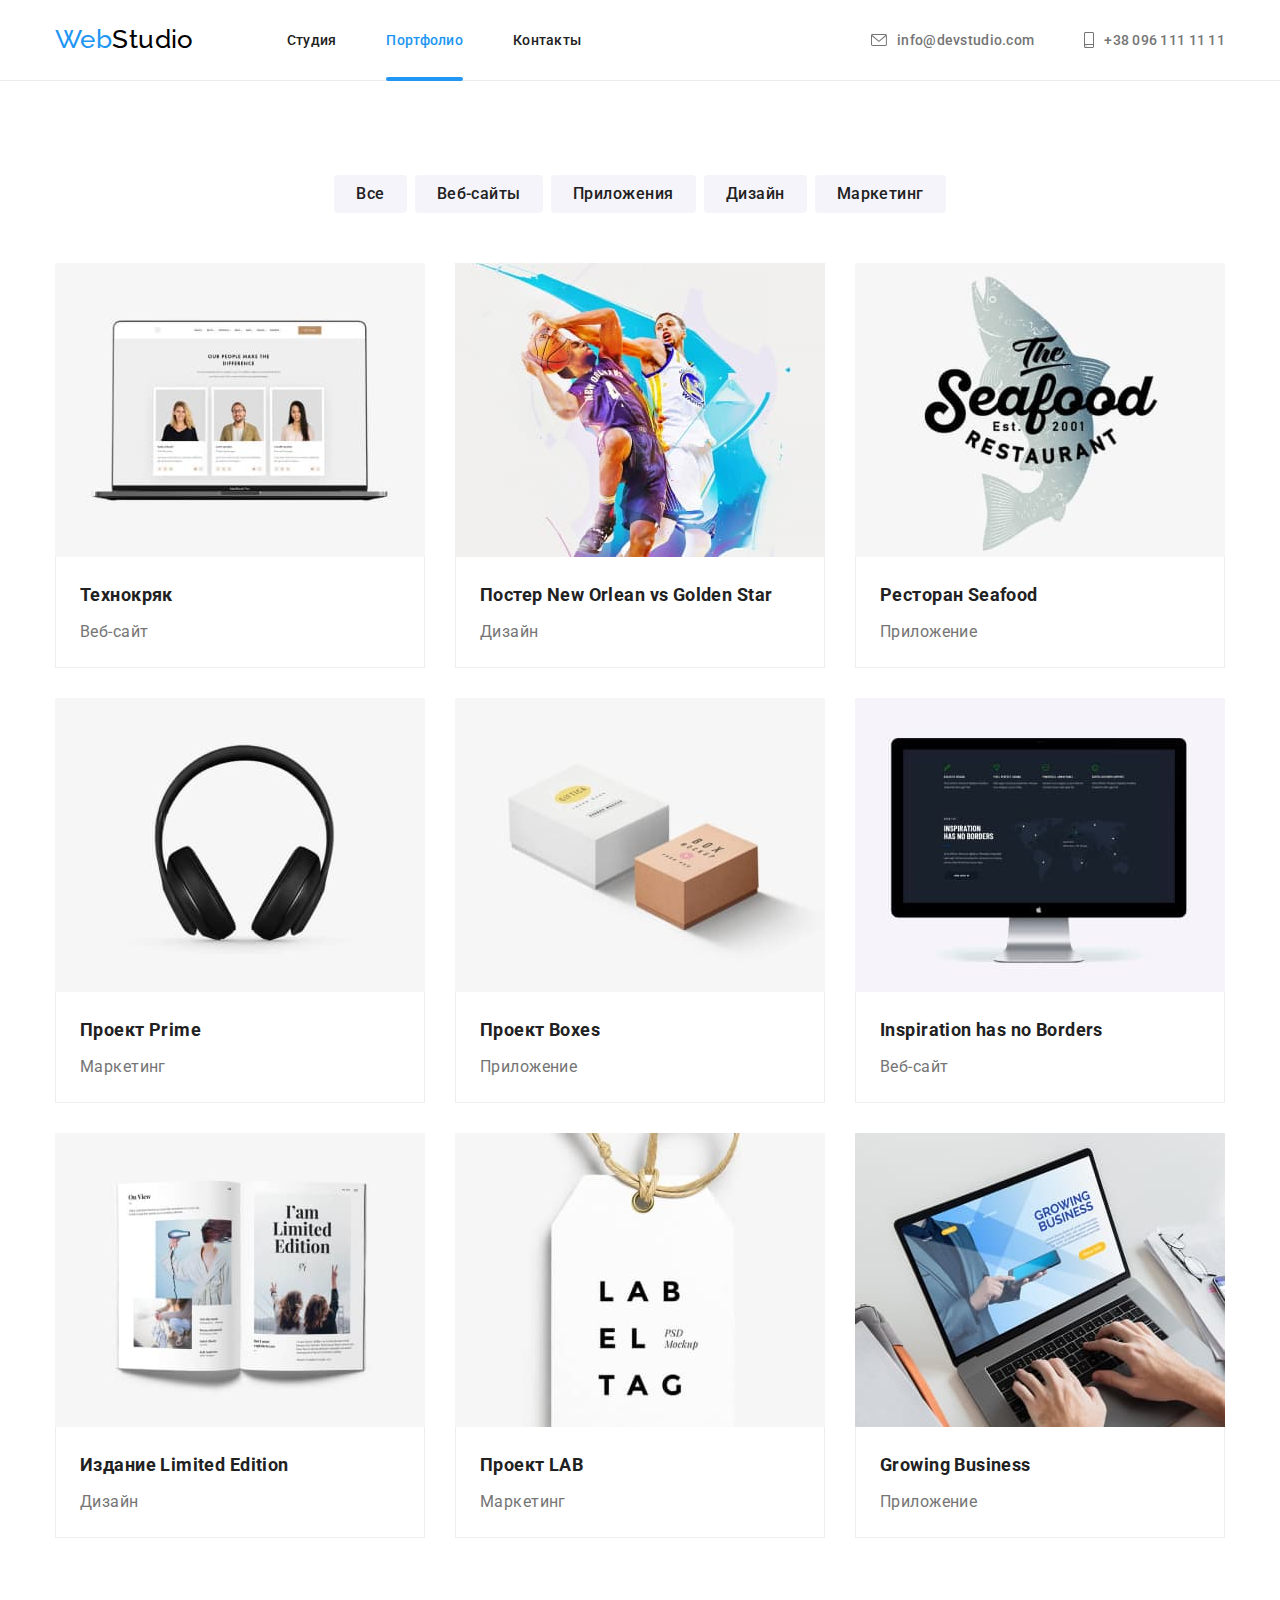
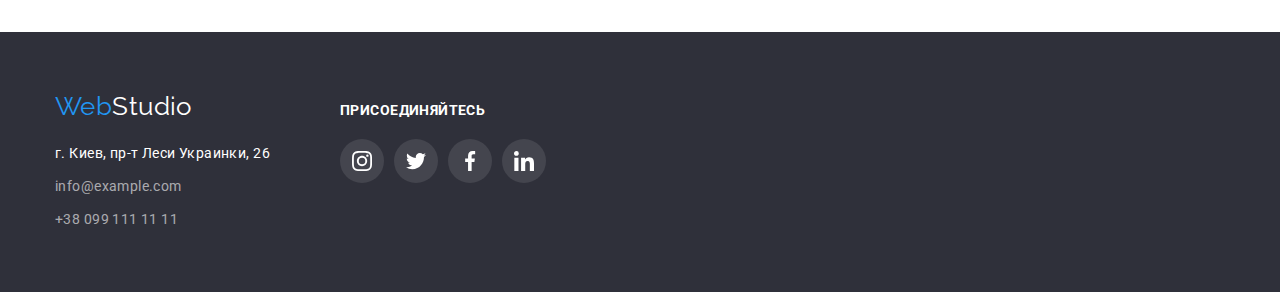
==== portfolio.html @ aae58fb5 "Initial commit" ====
<!DOCTYPE html>
<html lang="ru">
  <head>
    <meta charset="UTF-8" />
    <meta http-equiv="X-UA-Compatible" content="IE=edge" />
    <meta name="viewport" content="width=device-width, initial-scale=1.0" />
    <title>Portfolio</title>
    <link rel="preconnect" href="https://fonts.googleapis.com" />
    <link rel="preconnect" href="https://fonts.gstatic.com" crossorigin />
    <link
      href="https://fonts.googleapis.com/css2?family=Raleway:wght@700&family=Roboto:wght@400;500;700;900&display=swap"
      rel="stylesheet"
    />
    <link
      rel="stylesheet"
      href="https://cdnjs.cloudflare.com/ajax/libs/modern-normalize/1.1.0/modern-normalize.min.css"
    />
    <link rel="stylesheet" href="css/styles.css" />
  </head>
  <body>
    <!-- Шапка -->
    <header class="header">
      <div class="container header-flex">
        <a class="header-logo line" lang="en" href="./index.html"
          >Web<span class="header-logo-side">Studio</span></a
        >
        <nav class="nav">
          <ul class="nav-list list-style">
            <li><a class="link line" href="./index.html">Студия</a></li>
            <li><a class="link line current" href="./portfolio.html">Портфолио</a></li>
            <li><a class="link line" href="./index.html">Контакты</a></li>
          </ul>
        </nav>
        <ul class="list-style">
          <li class="header-contact">
            <a class="contact line" href="mailto:info@devstudio.com">
              <svg class="contact-icon" width="16" height="12">
                <use href="./images/icons.svg#icon-envelope"></use></svg
              >info@devstudio.com</a
            >
          </li>
          <li>
            <a class="contact line" href="tel:+380961111111">
              <svg class="contact-icon" width="10" height="16">
                <use href="./images/icons.svg#icon-smartphone"></use></svg
              >+38 096 111 11 11</a
            >
          </li>
        </ul>
      </div>
    </header>
    <!-- Примеры работ -->
    <main>
      <!-- Фильтр кнопок -->
      <section class="filter section">
        <div class="container">
          <h1 class="visually-hidden">Примеры работ</h1>
          <ul class="list-style btn list">
            <li class="btn-item"><button class="exmp-button" type="button">Все</button></li>
            <li class="btn-item"><button class="exmp-button" type="button">Веб-сайты</button></li>
            <li class="btn-item"><button class="exmp-button" type="button">Приложения</button></li>
            <li class="btn-item"><button class="exmp-button" type="button">Дизайн</button></li>
            <li class="btn-item"><button class="exmp-button" type="button">Маркетинг</button></li>
          </ul>
          <!-- Список работ -->

          <ul class="card list-style list">
            <li class="card-work">
              <a class="line link-work" href="">
                <div class="card-thumb">
                  <img
                    class="card-img"
                    src="./images/portfolio/website.jpg"
                    alt="показан сайт на ноутбуке"
                    width="370"
                    height="294"
                  />
                  <div class="card-overlay">
                    <div class="card-desc">
                      <p>
                        Ресурс предлагает комплексные предложения с разным уровнем функционала и
                        сервисов. Все это позволит посетителю получить исчерпывающие сведения о
                        компании или частном лице.
                      </p>
                    </div>
                  </div>
                </div>
                <div class="border-exmp">
                  <h2 class="title exmp">Технокряк</h2>
                  <p class="text exmp">Веб-сайт</p>
                </div>
              </a>
            </li>

            <li class="card-work">
              <a class="line link-work" href="">
                <div class="card-thumb">
                  <img
                    class="card-img"
                    src="./images/portfolio/design.jpg"
                    alt="два баскетболиста в прыжке с мячом"
                    width="370"
                    height="294"
                  />
                  <div class="card-overlay">
                    <div class="card-desc">
                      <p>
                        Ресурс предлагает комплексные предложения с разным уровнем функционала и
                        сервисов. Все это позволит посетителю получить исчерпывающие сведения о
                        компании или частном лице.
                      </p>
                    </div>
                  </div>
                </div>
                <div class="border-exmp">
                  <h2 class="title exmp" lang="en">Постер New Orlean vs Golden Star</h2>
                  <p class="text exmp">Дизайн</p>
                </div>
              </a>
            </li>
            <li class="card-work">
              <a class="line link-work" href="">
                <div class="card-thumb">
                  <img
                    class="card-img"
                    src="./images/portfolio/app.jpg"
                    alt="логотип ресторана seafood"
                    width="370"
                    height="294"
                  />
                  <div class="card-overlay">
                    <div class="card-desc">
                      <p>
                        Ресурс предлагает комплексные предложения с разным уровнем функционала и
                        сервисов. Все это позволит посетителю получить исчерпывающие сведения о
                        компании или частном лице.
                      </p>
                    </div>
                  </div>
                </div>
                <div class="border-exmp">
                  <h2 class="title exmp">Ресторан Seafood</h2>
                  <p class="text exmp">Приложение</p>
                </div></a
              >
            </li>
            <li class="card-work">
              <a class="line link-work" href="">
                <div class="card-thumb">
                  <img
                    class="card-img"
                    src="./images/portfolio/marketing.jpg"
                    alt="черные наушники"
                    width="370"
                    height="294"
                  />
                  <div class="card-overlay">
                    <div class="card-desc">
                      <p>
                        Ресурс предлагает комплексные предложения с разным уровнем функционала и
                        сервисов. Все это позволит посетителю получить исчерпывающие сведения о
                        компании или частном лице.
                      </p>
                    </div>
                  </div>
                </div>
                <div class="border-exmp">
                  <h2 class="title exmp">Проект Prime</h2>
                  <p class="text exmp">Маркетинг</p>
                </div>
              </a>
            </li>
            <li class="card-work">
              <a class="line link-work" href="">
                <div class="card-thumb">
                  <img
                    class="card-img"
                    src="./images/portfolio/app2.jpg"
                    alt="белая и коричневая коробки"
                    width="370"
                    height="294"
                  />
                  <div class="card-overlay">
                    <div class="card-desc">
                      <p>
                        Ресурс предлагает комплексные предложения с разным уровнем функционала и
                        сервисов. Все это позволит посетителю получить исчерпывающие сведения о
                        компании или частном лице.
                      </p>
                    </div>
                  </div>
                </div>
                <div class="border-exmp">
                  <h2 class="title exmp">Проект Boxes</h2>
                  <p class="text exmp">Приложение</p>
                </div></a
              >
            </li>
            <li class="card-work">
              <a class="line link-work" href="">
                <div class="card-thumb">
                  <img
                    class="card-img"
                    src="./images/portfolio/website2.jpg"
                    alt="экран монитора"
                    width="370"
                    height="294"
                  />
                  <div class="card-overlay">
                    <div class="card-desc">
                      <p>
                        Ресурс предлагает комплексные предложения с разным уровнем функционала и
                        сервисов. Все это позволит посетителю получить исчерпывающие сведения о
                        компании или частном лице.
                      </p>
                    </div>
                  </div>
                </div>
                <div class="border-exmp">
                  <h2 class="title exmp" lang="en">Inspiration has no Borders</h2>
                  <p class="text exmp">Веб-сайт</p>
                </div>
              </a>
            </li>
            <li class="card-work">
              <a class="line link-work" href="">
                <div class="card-thumb">
                  <img
                    class="card-img"
                    src="./images/portfolio/design2.jpg"
                    alt="открытый женский журнал"
                    width="370"
                    height="294"
                  />
                  <div class="card-overlay">
                    <div class="card-desc">
                      <p>
                        Ресурс предлагает комплексные предложения с разным уровнем функционала и
                        сервисов. Все это позволит посетителю получить исчерпывающие сведения о
                        компании или частном лице.
                      </p>
                    </div>
                  </div>
                </div>
                <div class="border-exmp">
                  <h2 class="title exmp">Издание Limited Edition</h2>
                  <p class="text exmp">Дизайн</p>
                </div>
              </a>
            </li>
            <li class="card-work">
              <a class="line link-work" href="">
                <div class="card-thumb">
                  <img
                    class="card-img"
                    src="./images/portfolio/marketing2.jpg"
                    alt="белая лейба с текстом lab-el-tag"
                    width="370"
                    height="294"
                  />
                  <div class="card-overlay">
                    <div class="card-desc">
                      <p>
                        Ресурс предлагает комплексные предложения с разным уровнем функционала и
                        сервисов. Все это позволит посетителю получить исчерпывающие сведения о
                        компании или частном лице.
                      </p>
                    </div>
                  </div>
                </div>
                <div class="border-exmp">
                  <h2 class="title exmp">Проект LAB</h2>
                  <p class="text exmp">Маркетинг</p>
                </div>
              </a>
            </li>
            <li class="card-work">
              <a class="line link-work" href="">
                <div class="card-thumb">
                  <img
                    class="card-img"
                    src="./images/portfolio/app3.jpg"
                    alt="кто-то печатает на ноутбуке"
                    width="370"
                    height="294"
                  />
                  <div class="card-overlay">
                    <div class="card-desc">
                      <p>
                        Ресурс предлагает комплексные предложения с разным уровнем функционала и
                        сервисов. Все это позволит посетителю получить исчерпывающие сведения о
                        компании или частном лице.
                      </p>
                    </div>
                  </div>
                </div>
                <div class="border-exmp">
                  <h2 class="title exmp" lang="en">Growing Business</h2>
                  <p class="text exmp">Приложение</p>
                </div></a
              >
            </li>
          </ul>
        </div>
      </section>
    </main>
    <!-- Подвал -->
    <footer class="footer">
      <div class="container footer-box">
        <div class="address-box">
          <a class="footer-logo line" lang="en" href="./index.html"
            >Web<span class="footer-logo-side">Studio</span></a
          >
          <!-- Адрес -->
          <address class="address-all">
            <ul class="address-style list">
              <li class="address-item">
                <a
                  class="address line"
                  href="https://goo.gl/maps/CcYmPfw3a3xQvwCz5"
                  target="_blank"
                  rel="noreferrer noopener"
                  >г. Киев, пр-т Леси Украинки, 26</a
                >
              </li>
              <li class="address-item">
                <a class="mail line" href="mailto:info@example.com">info@example.com</a>
              </li>
              <li class="address-item">
                <a class="tel line" href="tel:+380991111111">+38 099 111 11 11</a>
              </li>
            </ul>
          </address>
        </div>
        <div class="join">
          <strong class="join-title">присоединяйтесь</strong>
          <ul class="list-style-social footer">
            <li class="list-icon-footer">
              <a
                class="link-icon-footer"
                href=""
                target="_blank"
                rel="noopener noreferrer"
                aria-label="instagram"
              >
                <svg class="icon-soc-footer" width="20" height="20">
                  <use href="./images/icons.svg#icon-instagram"></use>
                </svg>
              </a>
            </li>
            <li class="list-icon-footer">
              <a
                class="link-icon-footer"
                href=""
                target="_blank"
                rel="noopener noreferrer"
                aria-label="instagram"
              >
                <svg class="icon-soc-footer" width="20" height="20">
                  <use href="./images/icons.svg#icon-twitter"></use>
                </svg>
              </a>
            </li>
            <li class="list-icon-footer">
              <a
                class="link-icon-footer"
                href=""
                target="_blank"
                rel="noopener noreferrer"
                aria-label="instagram"
              >
                <svg class="icon-soc-footer" width="20" height="20">
                  <use href="./images/icons.svg#icon-facebook"></use>
                </svg>
              </a>
            </li>
            <li class="list-icon-footer">
              <a
                class="link-icon-footer"
                href=""
                target="_blank"
                rel="noopener noreferrer"
                aria-label="instagram"
              >
                <svg class="icon-soc-footer" width="20" height="20">
                  <use href="./images/icons.svg#icon-linkedin"></use>
                </svg>
              </a>
            </li>
          </ul>
        </div>
      </div>
    </footer>
  </body>
</html>
---- css/styles.css ----
/* Список цветов */

:root {
  --primary-text-color: #212121;
  --second-text-color: #757575;
  --accent-color: #2196f3;
  --main-bgc-text: #ffffff;
  --second-bgc-color: #f5f4fa;
  --third-bgc-color: #2f303a;
  --contacts-text-color: rgba(255, 255, 255, 0.6);
  --line-color: #ececec;
  --border-color: #eeeeee;
  --logo-text-color: #000000;
  --bgcolor-btn: #188ce8;
  --border-logo-color: #afb1b8;
}

:root {
  --main-transition: 250ms cubic-bezier(0.4, 0, 0.2, 1);
}

/* Утилиты и общие правила */

.visually-hidden {
  position: absolute;
  width: 1px;
  height: 1px;
  margin: -1px;
  border: 0;
  padding: 0;

  white-space: nowrap;
  clip-path: inset(100%);
  clip: rect(0 0 0 0);
  overflow: hidden;
}

body {
  background-color: var(--main-bgc-text);
  font-family: 'Roboto', sans-serif;
  font-size: 14px;
  letter-spacing: 0.03em;
  color: var(--primary-text-color);
}

h1,
h2,
h3,
h4,
h5,
h6,
p,
ul {
  margin: 0;
  padding: 0;
}
img {
  display: block;
  max-width: 100%;
  height: auto;
}

.container {
  width: 1200px;
  margin-left: auto;
  margin-right: auto;
  padding-left: 15px;
  padding-right: 15px;
}

.section {
  padding-top: 94px;
  padding-bottom: 94px;
}

.list {
  list-style: none;
  padding-left: 0;
  margin: 0;
}

/* Шапка */

.header {
  border-bottom: 1px solid var(--line-color);
  font-weight: 500;
  }

.header-logo,
.footer-logo {
  color: var(--accent-color);
  font-family: 'Raleway', sans-serif;
  font-size: 26px;
}

.header-logo.line {
  margin-right: 93px;
}

.header-logo-side {
  color: var(--logo-text-color);
}

.list-style {
  display: flex;
}

.nav-list.list-style > li {
  margin-right: 50px;
}

.nav-list.list-style > li:last-child {
  margin-right: 0;
}

.nav {
  margin-right: auto;
}

.current {
  position: relative;
}

.current::after {
  content: '';

  position: absolute;

  left: 0;
  bottom: 0;
  display: block;
  width: 100%;
  height: 4px;
  background-color: var(--accent-color);
  border-radius: 2px;
}

.header-contact {
  margin-right: 50px;
}

.header-flex {
  display: flex;
  align-items: center;
}

.link {
  padding-top: 32px;
  padding-bottom: 33px;
  line-height: 1.14;
  letter-spacing: 0.02em;

  color: var(--primary-text-color);

  transition: color var(--main-transition);
}

.link:hover,
.link:focus {
  color: var(--accent-color);
}

.line.current {
  color: var(--accent-color);
}

.list-style {
  list-style: none;
}

.list-style .title {
  margin-bottom: 10px;
}

.contact {
  padding: 32px 0;
  color: var(--second-text-color);
}

.contact.line {

  letter-spacing: 0.02em;

  display: flex;
  align-items: center;

  transition: color var(--main-transition);
}

.contact-icon {
  fill: currentColor;
  margin-right: 10px;
}

.contact:hover,
.contact:focus {
  color: var(--accent-color);
}

.line {
  text-decoration: none;
}

/* Герой */

.hero.section {
  text-align: center;
}

.hero {
  background-color: var(--third-bgc-color);
  padding-top: 200px;
  padding-bottom: 200px;
  text-align: center;
}

.overlay {
  height: 600px;
  max-width: 1600px;
  margin-left: auto;
  margin-right: auto;
  background-image: linear-gradient(to right, rgba(47, 48, 58, 0.4), rgba(47, 48, 58, 0.4)),
    url(../images/hero/hero.jpg);
  background-size: cover;
  background-repeat: no-repeat;
  background-position: center;
}

.hero-title {
  margin-bottom: 30px;
  width: 696px;
  margin-left: auto;
  margin-right: auto;

  color: var(--main-bgc-text);
  font-weight: 900;
  font-size: 44px;
  line-height: 1.36;
  text-transform: uppercase;
  letter-spacing: 0.06em;
}

.hero-button {
  padding: 10px 32px;

  color: var(--main-bgc-text);
  background-color: var(--accent-color);
  font-family: 'Roboto', sans-serif;
  font-style: normal;
  font-weight: 700;
  font-size: 16px;
  line-height: 1.88;
  cursor: pointer;
  align-items: center;
  text-align: center;
  letter-spacing: 0.06em;
  border: none;
  border-radius: 4px;

  transition: background-color var(--main-transition), box-shadow var(--main-transition) ;
}

.backdrop {
  position: fixed;
  top: 0;
  left: 0;
  width: 100%;
  height: 100%;
  background-color: rgba(0, 0, 0, 0.2);
  opacity: 1;
  transition: opacity 500ms;
}

.backdrop.is-hidden {
  opacity: 0;
  pointer-events: none;
}

.backdrop.is-hidden .modal {
  transform: translate(-50%, -50%) scale(0.8);
  transition: opacity 500ms;
}

.modal {
  position: absolute;
  top: 50%;
  left: 50%;
  transform: translate(-50%, -50%) scale(1);

  width: 528px;
  height: 581px;
  background-color: var(--main-bgc-text);
  box-shadow: 0px 1px 3px rgba(0, 0, 0, 0.12), 0px 1px 1px rgba(0, 0, 0, 0.14),
    0px 2px 1px rgba(0, 0, 0, 0.2);
  border-radius: 4px;
}

.btn-close {
  position: fixed;

  display: flex;
  align-items: center;
  justify-content: center;
  right: 8px;
  top: 8px;
  width: 30px;
  height: 30px;

  border-radius: 50%;
  border: 1px solid rgba(0, 0, 0, 0.1);
  background-color: transparent;
  cursor: pointer;
}

.hero-button:hover,
.hero-button:focus {
  background-color: var(--bgcolor-btn);
  box-shadow: 0px 4px 4px rgba(0, 0, 0, 0.15);
}

/* Ососбенности */

.section.benefits,
.section.about {
  padding-bottom: 0;
}
.benefits-item .text {
  line-height: 1.71;
}

.benefits .list-style,
.filter .list-style.btn {
  justify-content: center;
}

.benefits-item {
  margin-right: 30px;
}

.benefits-item:last-child {
  margin-right: 0;
}

.benefit-box-icon {
  display: flex;

  height: 120px;
  background-color: var(--second-bgc-color);
  margin-bottom: 30px;
  border-radius: 4px;

  justify-content: center;
  align-items: center;
}

.title {
  width: 270px;

  color: var(--primary-text-color);
  text-transform: uppercase;
  font-weight: 700;
  line-height: 1.14;
  font-size: 14px;
}

.text {
  width: 270px;

  color: var(--second-text-color);
  line-height: 1.14;
}

/* Чем мы занимаемся */

.about .list-style {
  justify-content: center;
}

.about-item {
  position: relative;

  z-index: -1;
  margin-right: 30px;
}

.about-img {
  margin-bottom: 0;
}


.about-item > p {
  content: '';
  position: absolute;
  display: flex;
  justify-content: center;
  align-items: center;

  left: 0;
  bottom: 0;
  width: 100%;
  height: 70px;

  font-weight: 700;
  line-height: 1.14;
  text-transform: uppercase;

  background-color: rgba(47, 48, 58, 0.8);
  color: var(--main-bgc-text);
}

.about-item:last-child {
  margin-right: 0;
}

.about-title,
.team-title,
.customers-title {
  margin-bottom: 50px;

  color: var(--primary-text-color);
  font-weight: 700;
  font-size: 36px;
  text-align: center;
}

/* Команда */

.team {
  background-color: var(--second-bgc-color);
}
.section.about {
  padding-bottom: 94px;
}

.team-item {
  border-radius: 0px 0px 4px 4px;
  box-shadow: 0px 1px 3px rgba(0, 0, 0, 0.12), 0px 1px 1px rgba(0, 0, 0, 0.14),
    0px 2px 1px rgba(0, 0, 0, 0.2);
}
.team-item:not(:last-child) {
  margin-right: 30px;
}

.team-img {
  display: block;
}

.team .title {
  font-weight: 500;
  font-size: 16px;
  text-transform: none;
  text-align: center;
}

.team .text {
  font-size: 16px;
  text-align: center;
}

.list-icon:not(:last-child) {
  margin-right: 10px;
}

.link-icon {
  display: flex;
  justify-content: center;
  align-items: center;

  width: 44px;
  height: 44px;
  border-radius: 50%;
  

  color: var(--border-logo-color);

  transition: color var(--main-transition), background-color var(--main-transition) ;
}

.link-icon:hover,
.link-icon:focus {
  color: var(--main-bgc-text);
  background-color: var(--accent-color);
  
}

.icon-soc {
  fill: currentColor;
}

.list-style-social {
  display: flex;
  justify-content: center;
  list-style: none;
  margin-top: 16px;
  background-color: var(--main-bgc-text);
}

.team-undercard {
  padding-top: 30px;
  padding-bottom: 30px;
  background-color: var(--main-bgc-text);
  border-radius: 0px 0px 4px 4px;
}
/* Постоянные клиенты */

.customer-box:not(:last-child) {
  margin-right: 30px;
}

.customer-link {
  display: flex;
  justify-content: center;
  align-items: center;

  width: 170px;
  height: 92px;
  border: 1px solid var(--border-logo-color);
  border-radius: 4px;

  color: var(--border-logo-color);

  transition: color var(--main-transition), border-color var(--main-transition);
}

.customer-link:hover,
.customer-link:focus {
  color: var(--accent-color);
  border-color: var(--accent-color);
}

.customer-icon {
  width: 106px;
  height: 60px;
  fill: currentColor;
}

/* Подвал */

.footer {
  background-color: var(--third-bgc-color);
  padding-top: 60px;
  padding-bottom: 60px;
}
.address-all {
  margin-top: 20px;
}

.address-style {
  list-style: none;
}

.footer-logo-side,
.address {
  color: var(--main-bgc-text);
}

.address-item:not(:last-child) {
  margin-bottom: 9px;
}

.address,
.mail,
.tel {
  font-style: normal;
  line-height: 1.7;
  transition: color var(--main-transition);
}

.mail,
.tel {
  color: var(--contacts-text-color); 
}

.mail:hover,
.mail:focus,
.tel:hover,
.tel:focus,
.address:hover,
.address:focus {
  color: var(--accent-color);
}

.list-icon-footer:not(:last-child):not(:last-child) {
  margin-right: 10px;
}

.link-icon-footer {
  display: flex;
  justify-content: center;
  align-items: center;

  width: 44px;
  height: 44px;
  border-radius: 50%;
  background-color: rgba(255, 255, 255, 0.1);

  color: var(--main-bgc-text);

  transition: background-color var(--main-transition);
}

.link-icon-footer:hover,
.link-icon-footer:focus {
  background-color: var(--accent-color);
}

.icon-soc-footer {
  fill: currentColor;
}

.list-style-social.footer {
  margin: 0;
  padding: 0;
  display: flex;
  justify-content: left;
  list-style: none;
}

.join-title {
  display: block;
  font-weight: 700;
  font-size: 14px;
  line-height: 1.14;
  letter-spacing: 0.03em;
  text-transform: uppercase;

  margin-bottom: 20px;
  color: var(--main-bgc-text);
}

.container.footer-box {
  display: flex;
  align-items: baseline;
}

.address-box {
  margin-right: 70px;
}

/* Примеры работ кнопки */

.exmp-button {
  padding: 6px 22px;

  background-color: var(--second-bgc-color);
  color: var(--primary-text-color);
  font-family: 'Roboto', sans-serif;
  font-style: normal;
  border: none;
  font-weight: 500;
  font-size: 16px;
  line-height: 1.63;
  cursor: pointer;
  text-align: center;
  letter-spacing: 0.03em;

  border-radius: 4px;

  transition: color var(--main-transition), background-color var(--main-transition), box-shadow var(--main-transition) ;
}

.list-style.btn {
  margin-bottom: 50px;
}

.exmp-button:hover,
.exmp-button:focus {
  background-color: var(--accent-color);
  color: var(--main-bgc-text);
  box-shadow: 0px 3px 1px rgba(0, 0, 0, 0.1), 0px 1px 2px rgba(0, 0, 0, 0.08),
    0px 2px 2px rgba(0, 0, 0, 0.12);
}

.filter .btn-item {
  margin-right: 8px;
}

.filter .btn-item:last-child {
  margin-right: 0;
}

.card-work {
  width: 370px;
  margin-right: 30px;
  margin-bottom: 30px;
}

.card-thumb {
  position: relative;
  overflow: hidden;
}

.card-overlay {
  position: absolute;
  width: 100%;
  height: 294px;
  top: 0;
  left: 0;
  background-color: rgba(33, 150, 243, 0.9);

  transform: translateY(100%);
  transition: transform var(--main-transition);
}

.link-work:hover .card-overlay,
.link-work:focus .card-overlay {
  transform: translateY(0);
}

.card-desc {
  position: absolute;

  top: 63px;
  left: 24px;
  width: 322px;
}

.card-desc > p {
  font-style: normal;
  font-weight: 400;
  font-size: 18px;
  line-height: 1.56;
  letter-spacing: 0.03em;
  color: var(--main-bgc-text);
}

.link-work {
  display: block;

  transition: box-shadow var(--main-transition);
}

.link-work:hover,
.link-work:focus {
  box-shadow: 0px 1px 1px rgba(0, 0, 0, 0.12), 0px 4px 4px rgba(0, 0, 0, 0.06),
    1px 4px 6px rgba(0, 0, 0, 0.16);
}

.card-work:nth-child(3n) {
  margin-right: 0;
}

.card-work:nth-last-child(-n + 3) {
  margin-bottom: 0;
}

.card.list-style {
  display: flex;
  flex-wrap: wrap;
}

.border-exmp {
  padding: 20px 24px;
  border-right: 1px solid var(--border-color);
  border-bottom: 1px solid var(--border-color);
  border-left: 1px solid var(--border-color);
}

.card-img {
  display: block;
}

.title.exmp {
  margin-bottom: 4px;
  width: auto;

  font-weight: 700;
  font-size: 18px;
  text-transform: none;
  line-height: 2;
  text-align: start;
}

.text.exmp {
  width: auto;

  font-size: 16px;
  line-height: 1.88;
  text-align: start;
}
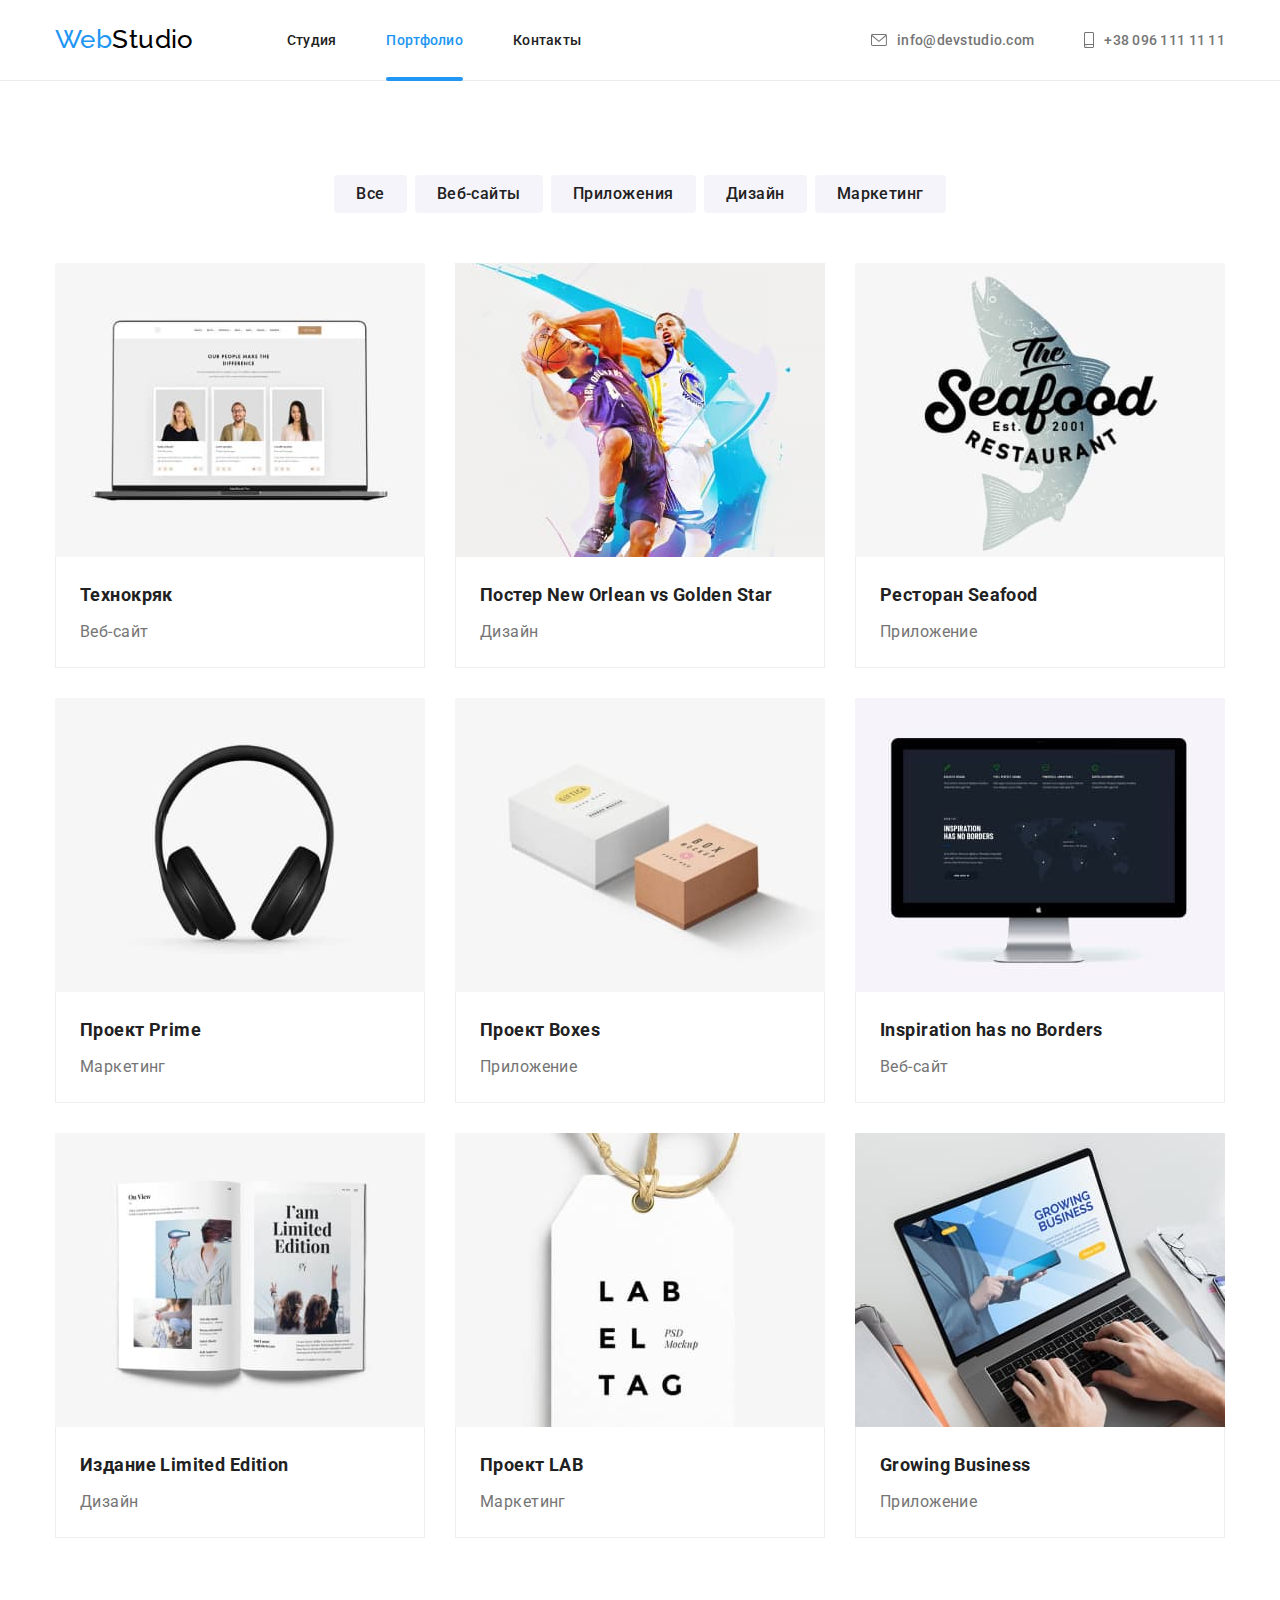
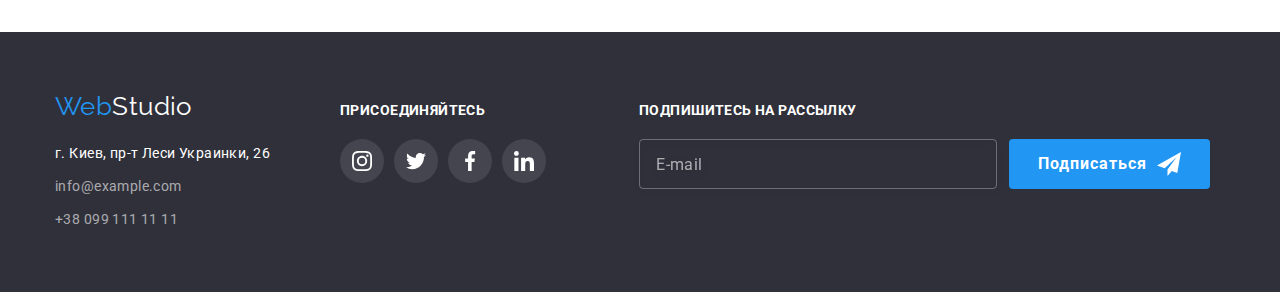
==== commit 62c39a4a: "add forms" ====
--- a/portfolio.html
+++ b/portfolio.html
@@ -389,6 +389,20 @@
             </li>
           </ul>
         </div>
+        <div>
+          <strong class="sign-strong">Подпишитесь на рассылку</strong>
+          <form class="form-signup" autocomplete="off">
+            <label class="signup-label">
+              <!-- <span class="pseudolabel">E-mail</span> -->
+              <input class="form-email" type="email" name="email" placeholder="E-mail" />
+            </label>
+            <button class="form-btn-sign" type="submit">
+              Подписаться<svg class="icon-sign" width="24" height="24">
+                <use href="./images/icons.svg#icon-airplane"></use>
+              </svg>
+            </button>
+          </form>
+        </div>
       </div>
     </footer>
   </body>
--- a/css/styles.css
+++ b/css/styles.css
@@ -300,7 +300,7 @@
 
   display: flex;
   align-items: center;
-  justify-content: center;
+  
   right: 8px;
   top: 8px;
   width: 30px;
@@ -316,6 +316,131 @@
 .hero-button:focus {
   background-color: var(--bgcolor-btn);
   box-shadow: 0px 4px 4px rgba(0, 0, 0, 0.15);
+}
+
+.send-title {
+  font-weight: 700;
+    font-size: 20px;
+    line-height: 1.15;
+    letter-spacing: 0.03em;
+
+    margin-bottom: 12px;
+}
+
+
+.modal {
+  padding: 40px;
+  
+}
+
+
+
+.send-order > label {
+  display: flex;
+  align-items: flex-start;
+  flex-direction: column;
+margin-bottom: 10px;
+  
+}
+
+.send-label {
+  position: relative;
+  
+}
+
+
+.label-style {
+font-weight: 400;
+  font-size: 12px;
+  line-height: 1.16;
+  letter-spacing: 0.01em;
+
+  margin-bottom: 4px;
+
+  color: var(--second-text-color);
+}
+
+.send-input {
+
+
+  width: 100%;
+  height: 40px;
+  padding: 14px 15px 14px 42px;
+
+  border: 1px solid rgba(33, 33, 33, 0.2);
+    border-radius: 4px;
+}
+
+.input-icon {
+  position: absolute;
+  
+ bottom: 11px;
+ left: 12px;
+
+fill: var(--primary-text-color);
+}
+
+textarea {
+  resize:none;
+
+  
+}
+
+textarea::placeholder {
+font-size: 12px;
+line-height: 1.17;
+letter-spacing: 0.01em;
+
+color: rgba(117, 117, 117, 0.5);
+
+}
+
+.send-feedback {
+  width: 100%;
+  height: 120px;
+  padding: 12px 16px;
+
+  border: 1px solid rgba(33, 33, 33, 0.2);
+  border-radius: 4px;
+}
+
+.form-checkbox.custom {
+  display: flex;
+  flex-direction: row;
+  align-items: center;
+  margin-top: 20px;
+  margin-bottom: 30px;
+}
+
+.checkbox-custom {
+  width: 16px;
+  height: 15px;
+  border: 2px solid var(--logo-text-color);
+  border-radius: 2px;
+}
+
+.icon-checkmark {
+  fill: #000000; 
+  stroke: #000000;
+}
+
+.policy-text {
+  font-weight: 400;
+    font-size: 14px;
+    line-height: 1.71;
+    letter-spacing: 0.03em;
+
+    margin-left: 8px;
+  
+    color: var(--second-text-color);
+}
+
+.policy-link {
+  color: var(--accent-color);
+}
+
+.form-btn-sign.btn-send {
+  padding: 10px 56px;
 }
 
 /* Ососбенности */
@@ -616,15 +741,16 @@
   list-style: none;
 }
 
+.join {
+  margin-right: 93px;
+}
+
 .join-title {
   display: block;
-  font-weight: 700;
-  font-size: 14px;
   line-height: 1.14;
-  letter-spacing: 0.03em;
   text-transform: uppercase;
-
   margin-bottom: 20px;
+
   color: var(--main-bgc-text);
 }
 
@@ -636,6 +762,77 @@
 .address-box {
   margin-right: 70px;
 }
+
+
+.sign-strong {
+  display: block;
+    font-weight: 700;
+    line-height: 1.14;
+    text-transform: uppercase;
+    margin-bottom: 20px;
+    color: var(--main-bgc-text);
+}
+
+.form-signup {
+  display: inline-flex;
+  gap: 12px;
+}
+
+.form-email {
+font-size: 16px;
+  line-height: 1.25;
+  letter-spacing: 0.03em;
+
+  width: 358px;
+  height: 50px;
+  padding-left: 16px;
+  
+
+  color: var(--contacts-text-color);
+  background-color: transparent;
+
+  border: 1px solid rgba(255, 255, 255, 0.3);
+    filter: drop-shadow(0px 4px 4px rgba(0, 0, 0, 0.15));
+    border-radius: 4px;
+}
+
+.form-email::placeholder {
+    font-size: 16px;
+    line-height: 1.25;
+    letter-spacing: 0.03em;
+    color: rgba(255, 255, 255, 0.6);
+}
+
+.form-btn-sign {
+    padding: 10px 29px;
+    display: flex;
+    align-items: center;
+    margin-right: auto;
+    margin-left: auto;
+
+    color: var(--main-bgc-text);
+    background-color: var(--accent-color);
+   
+    font-weight: 700;
+    font-size: 16px;
+    line-height: 1.88;
+    cursor: pointer;
+    align-items: center;
+    letter-spacing: 0.06em;
+    border: none;
+    border-radius: 4px;
+
+    
+  }
+
+.icon-sign {
+  margin-left: 10px;
+}
+
+
+
+
+
 
 /* Примеры работ кнопки */
 
